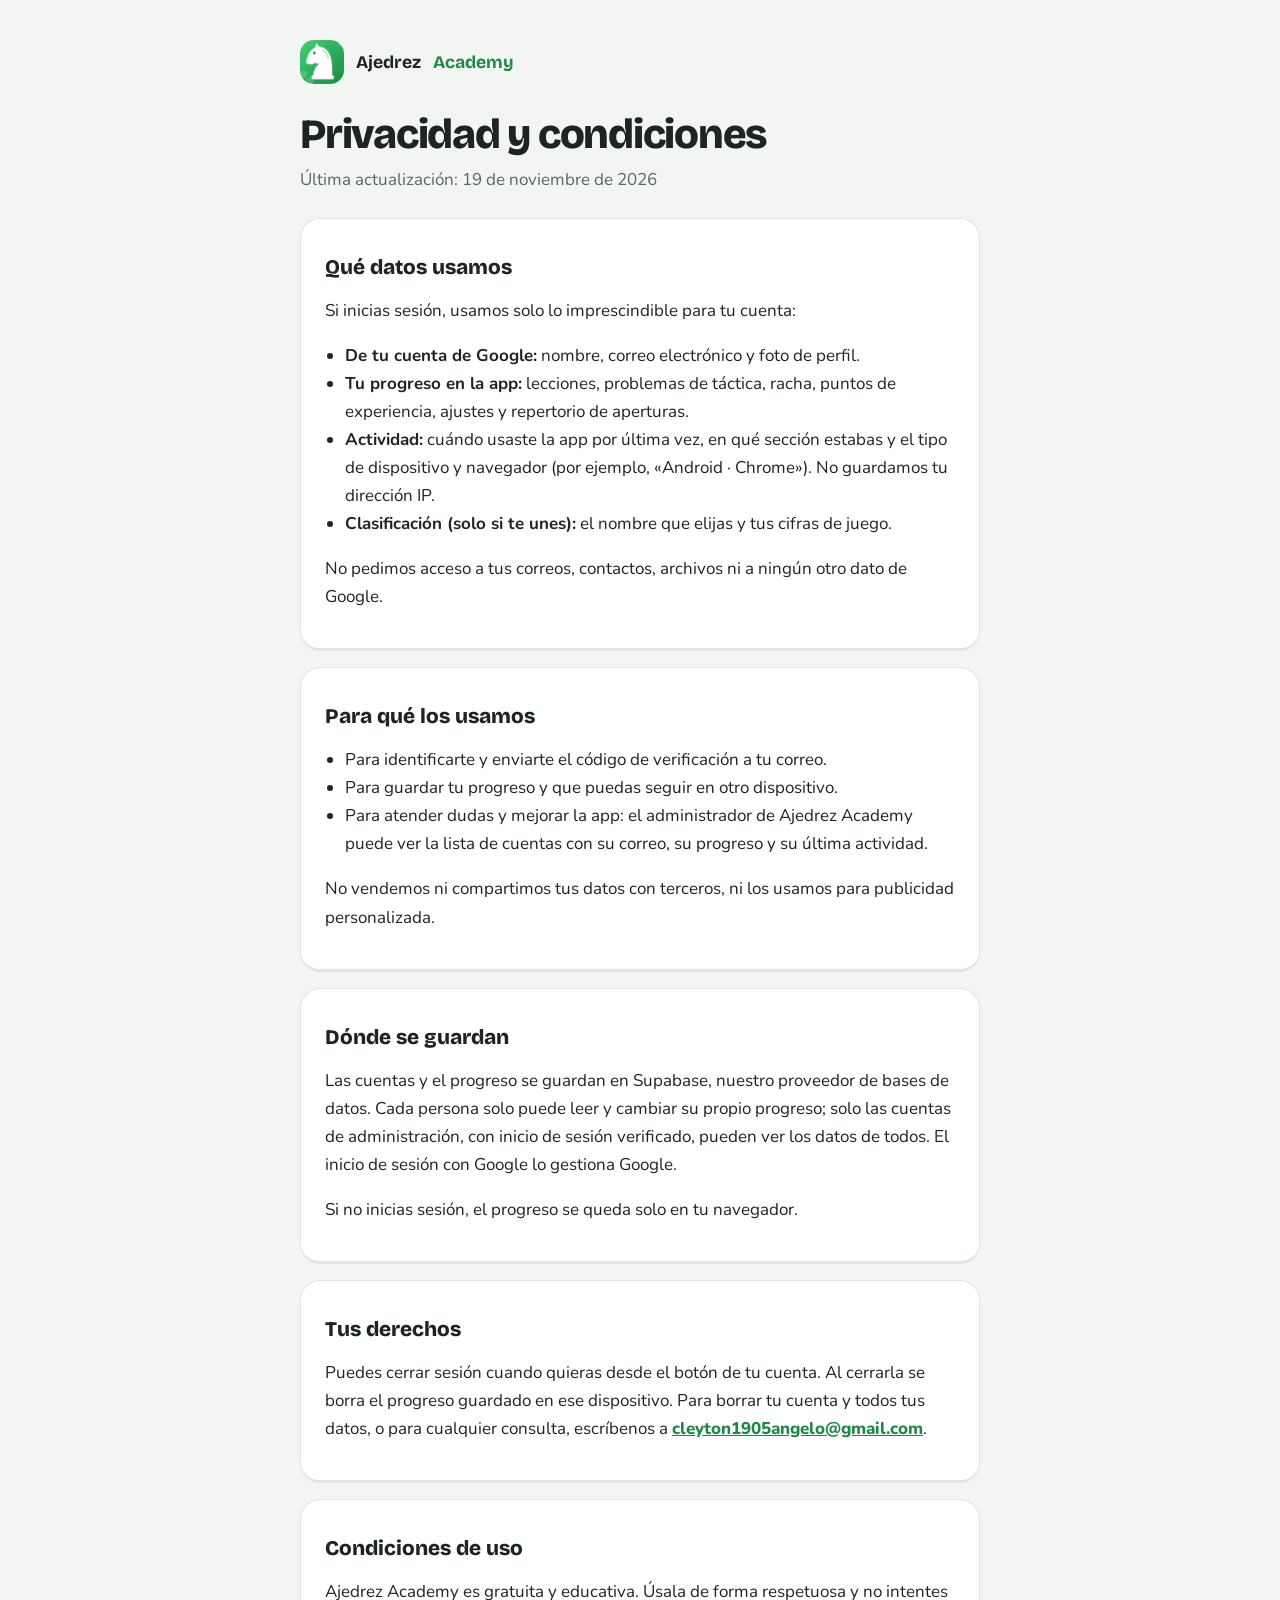
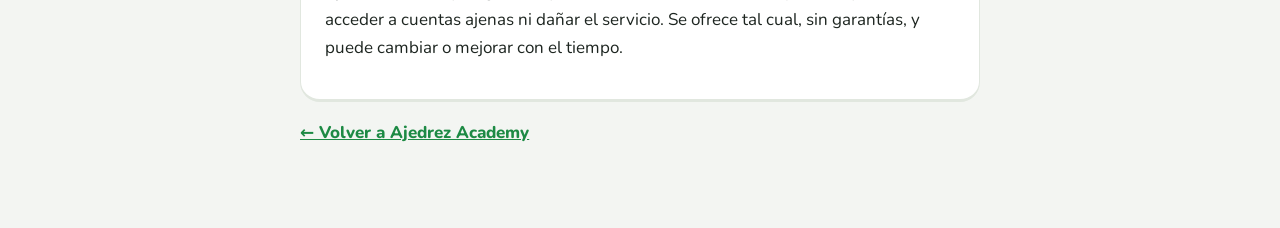
==== privacidad.html @ 546b4b5b "Ajedrez Academy en su propia dirección: ajedrez-academy.github.io - App completa desde juegos-matema" ====
<!doctype html>
<html lang="es">
<head>
<meta charset="utf-8">
<meta name="viewport" content="width=device-width, initial-scale=1">
<title>Privacidad · Ajedrez Academy</title>
<meta name="description" content="Política de privacidad y condiciones de uso de Ajedrez Academy.">
<link rel="icon" href="icon-192.png">
<link rel="stylesheet" href="https://fonts.googleapis.com/css2?family=Bricolage+Grotesque:opsz,wght@12..96,700;12..96,800&family=Nunito:wght@500;700;800&display=swap">
<style>
:root{--bg:#f3f5f2;--sf:#fff;--ink:#1d2520;--ink2:#5b675f;--line:#e1e7df;--g:#2bb45c;--gd:#1d8a44}
@media (prefers-color-scheme:dark){:root{--bg:#0e1310;--sf:#161d18;--ink:#e8efea;--ink2:#a2b1a7;--line:#253029;--g:#3ccb6c;--gd:#3ccb6c}}
*{box-sizing:border-box}
body{margin:0;background:var(--bg);color:var(--ink);font:17px/1.65 Nunito,system-ui,sans-serif}
main{max-width:720px;margin:0 auto;padding:40px 20px 64px}
.top{display:flex;align-items:center;gap:12px;margin-bottom:28px;text-decoration:none;color:var(--ink);font:700 1.1rem "Bricolage Grotesque",sans-serif}
.top img{width:44px;height:44px;border-radius:14px}
.top b{color:var(--gd)}
h1{font:800 clamp(2rem,5vw,2.6rem)/1.1 "Bricolage Grotesque",sans-serif;letter-spacing:-.03em;margin:0 0 8px}
h2{font:800 1.3rem "Bricolage Grotesque",sans-serif;margin:30px 0 8px}
.sub{color:var(--ink2);margin:0 0 24px}
section{background:var(--sf);border:1px solid var(--line);border-bottom-width:3px;border-radius:20px;padding:6px 24px 20px;margin-bottom:16px}
ul{padding-left:20px}
a{color:var(--gd);font-weight:800}
</style>
</head>
<body>
<main>
  <a class="top" href="./"><img src="icon-192.png" alt="">Ajedrez <b>Academy</b></a>
  <h1>Privacidad y condiciones</h1>
  <p class="sub">Última actualización: 19 de noviembre de 2026</p>

  <section>
    <h2>Qué datos usamos</h2>
    <p>Si inicias sesión, usamos solo lo imprescindible para tu cuenta:</p>
    <ul>
      <li><b>De tu cuenta de Google:</b> nombre, correo electrónico y foto de perfil.</li>
      <li><b>Tu progreso en la app:</b> lecciones, problemas de táctica, racha, puntos de experiencia, ajustes y repertorio de aperturas.</li>
      <li><b>Actividad:</b> cuándo usaste la app por última vez, en qué sección estabas y el tipo de dispositivo y navegador (por ejemplo, «Android · Chrome»). No guardamos tu dirección IP.</li>
      <li><b>Clasificación (solo si te unes):</b> el nombre que elijas y tus cifras de juego.</li>
    </ul>
    <p>No pedimos acceso a tus correos, contactos, archivos ni a ningún otro dato de Google.</p>
  </section>

  <section>
    <h2>Para qué los usamos</h2>
    <ul>
      <li>Para identificarte y enviarte el código de verificación a tu correo.</li>
      <li>Para guardar tu progreso y que puedas seguir en otro dispositivo.</li>
      <li>Para atender dudas y mejorar la app: el administrador de Ajedrez Academy puede ver la lista de cuentas con su correo, su progreso y su última actividad.</li>
    </ul>
    <p>No vendemos ni compartimos tus datos con terceros, ni los usamos para publicidad personalizada.</p>
  </section>

  <section>
    <h2>Dónde se guardan</h2>
    <p>Las cuentas y el progreso se guardan en Supabase, nuestro proveedor de bases de datos. Cada persona solo puede leer y cambiar su propio progreso; solo las cuentas de administración, con inicio de sesión verificado, pueden ver los datos de todos. El inicio de sesión con Google lo gestiona Google.</p>
    <p>Si no inicias sesión, el progreso se queda solo en tu navegador.</p>
  </section>

  <section>
    <h2>Tus derechos</h2>
    <p>Puedes cerrar sesión cuando quieras desde el botón de tu cuenta. Al cerrarla se borra el progreso guardado en ese dispositivo. Para borrar tu cuenta y todos tus datos, o para cualquier consulta, escríbenos a <a href="mailto:cleyton1905angelo@gmail.com">cleyton1905angelo@gmail.com</a>.</p>
  </section>

  <section>
    <h2>Condiciones de uso</h2>
    <p>Ajedrez Academy es gratuita y educativa. Úsala de forma respetuosa y no intentes acceder a cuentas ajenas ni dañar el servicio. Se ofrece tal cual, sin garantías, y puede cambiar o mejorar con el tiempo.</p>
  </section>

  <p><a href="./">← Volver a Ajedrez Academy</a></p>
</main>
</body>
</html>
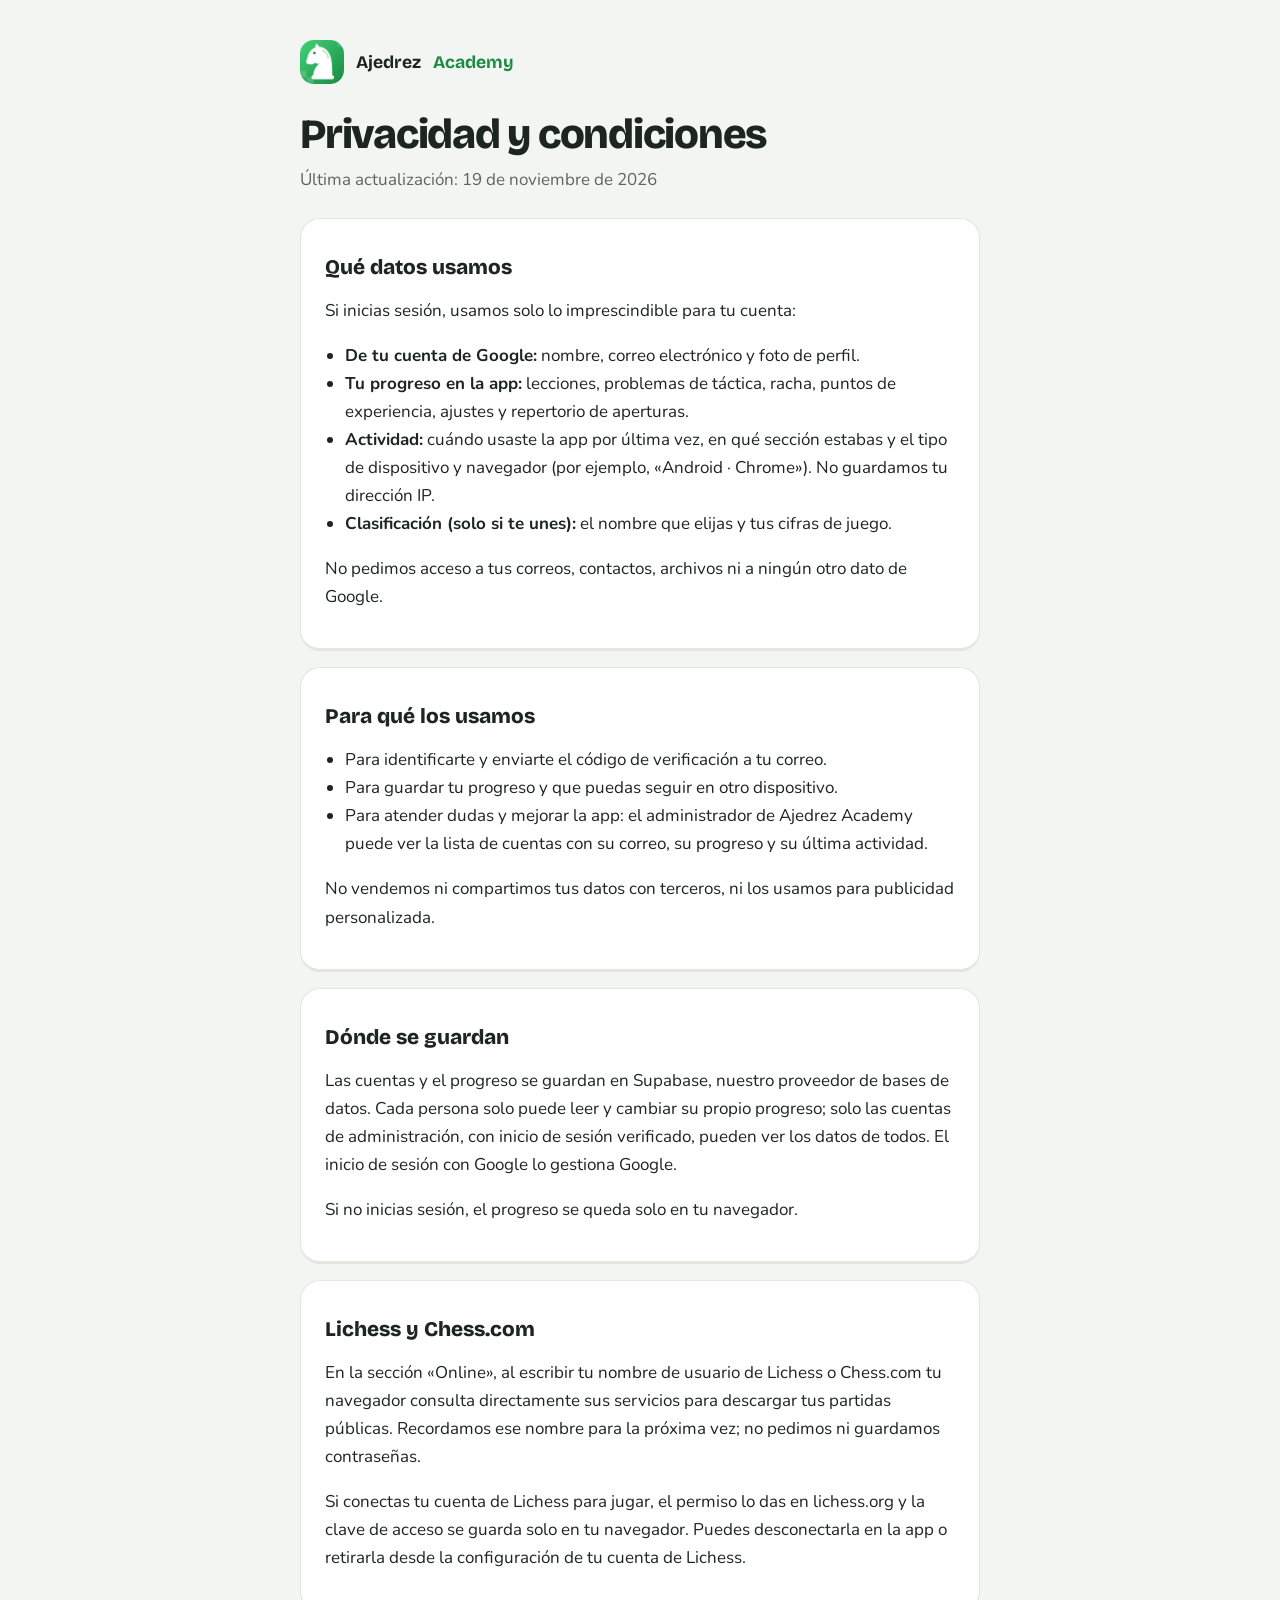
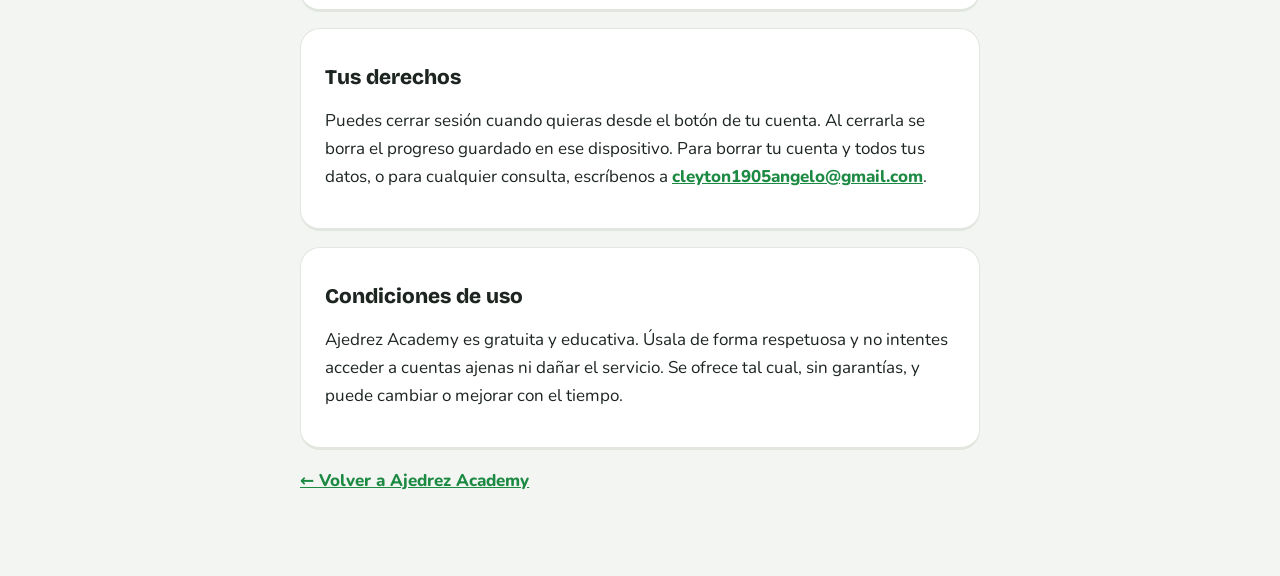
==== commit e4cf0fa4: "Online: partidas de Lichess y Chess.com, análisis con el motor y jugar en Lichess - Nueva sección #o" ====
--- a/privacidad.html
+++ b/privacidad.html
@@ -59,6 +59,12 @@
   </section>
 
   <section>
+    <h2>Lichess y Chess.com</h2>
+    <p>En la sección «Online», al escribir tu nombre de usuario de Lichess o Chess.com tu navegador consulta directamente sus servicios para descargar tus partidas públicas. Recordamos ese nombre para la próxima vez; no pedimos ni guardamos contraseñas.</p>
+    <p>Si conectas tu cuenta de Lichess para jugar, el permiso lo das en lichess.org y la clave de acceso se guarda solo en tu navegador. Puedes desconectarla en la app o retirarla desde la configuración de tu cuenta de Lichess.</p>
+  </section>
+
+  <section>
     <h2>Tus derechos</h2>
     <p>Puedes cerrar sesión cuando quieras desde el botón de tu cuenta. Al cerrarla se borra el progreso guardado en ese dispositivo. Para borrar tu cuenta y todos tus datos, o para cualquier consulta, escríbenos a <a href="mailto:cleyton1905angelo@gmail.com">cleyton1905angelo@gmail.com</a>.</p>
   </section>
